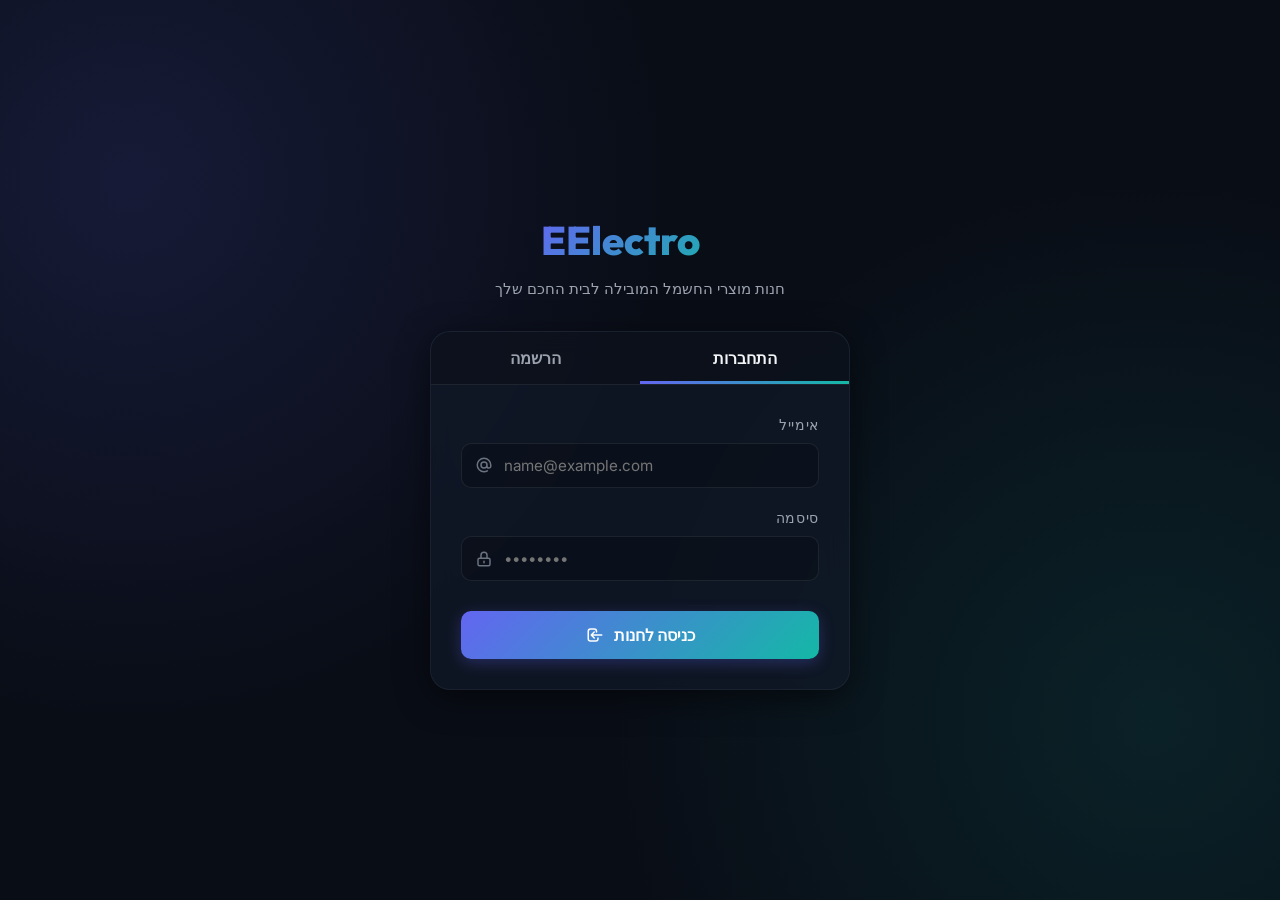
==== login.html @ f1a8bf66 "Initial commit of EElectro website" ====
<!DOCTYPE html>
<html lang="he" dir="rtl">
<head>
  <meta charset="UTF-8">
  <meta name="viewport" content="width=device-width, initial-scale=1.0">
  <title>EElectro - כניסה והרשמה</title>
  <link rel="stylesheet" href="style.css">
</head>
<body class="auth-body">

  <!-- SVG Gradients and Icons Definitions -->
  <svg style="display: none;">
    <defs>
      <linearGradient id="logo-grad" x1="0%" y1="0%" x2="100%" y2="100%">
        <stop offset="0%" stop-color="#6366f1" />
        <stop offset="100%" stop-color="#14b8a6" />
      </linearGradient>
    </defs>
  </svg>

  <div class="auth-container">
    <div class="auth-header">
      <div class="auth-logo">
        <svg viewBox="0 0 24 24">
          <path d="M13 2L3 14h9l-1 8 10-12h-9l1-8z" />
        </svg>
        <span>EElectro</span>
      </div>
      <div class="auth-subtitle">חנות מוצרי החשמל המובילה לבית החכם שלך</div>
    </div>

    <div class="auth-card">
      <div class="auth-tabs">
        <button type="button" class="auth-tab-btn active" id="tab-login" onclick="switchTab('login')">התחברות</button>
        <button type="button" class="auth-tab-btn" id="tab-register" onclick="switchTab('register')">הרשמה</button>
      </div>

      <div class="auth-form-container">
        
        <!-- Login Form -->
        <form id="login-form" class="auth-form active" onsubmit="handleLogin(event)">
          <div class="form-group">
            <label for="login-email">אימייל</label>
            <div class="input-wrapper">
              <svg fill="none" stroke="currentColor" viewBox="0 0 24 24" xmlns="http://www.w3.org/2000/svg">
                <path stroke-linecap="round" stroke-linejoin="round" stroke-width="2" d="M16 12a4 4 0 10-8 0 4 4 0 008 0zm0 0v1.5a2.5 2.5 0 005 0V12a9 9 0 10-9 9m4.5-1.206a8.959 8.959 0 01-4.5 1.207"></path>
              </svg>
              <input type="email" id="login-email" required placeholder="name@example.com" style="direction: ltr; text-align: left;">
            </div>
          </div>

          <div class="form-group">
            <label for="login-password">סיסמה</label>
            <div class="input-wrapper">
              <svg fill="none" stroke="currentColor" viewBox="0 0 24 24" xmlns="http://www.w3.org/2000/svg">
                <path stroke-linecap="round" stroke-linejoin="round" stroke-width="2" d="M12 15v2m-6 4h12a2 2 0 002-2v-6a2 2 0 00-2-2H6a2 2 0 00-2 2v6a2 2 0 002 2zm10-10V7a4 4 0 00-8 0v4h8z"></path>
              </svg>
              <input type="password" id="login-password" required placeholder="••••••••" style="direction: ltr; text-align: left;">
            </div>
          </div>

          <button type="submit" class="auth-btn">
            <span>כניסה לחנות</span>
            <svg fill="none" stroke="currentColor" viewBox="0 0 24 24" width="18" height="18">
              <path stroke-linecap="round" stroke-linejoin="round" stroke-width="2" d="M11 16l-4-4m0 0l4-4m-4 4h14m-5 4v1a3 3 0 01-3 3H6a3 3 0 01-3-3V7a3 3 0 013-3h5a3 3 0 013 3v1"></path>
            </svg>
          </button>
        </form>

        <!-- Register Form -->
        <form id="register-form" class="auth-form" onsubmit="handleRegister(event)">
          <div class="form-group">
            <label for="register-name">שם מלא</label>
            <div class="input-wrapper">
              <svg fill="none" stroke="currentColor" viewBox="0 0 24 24" xmlns="http://www.w3.org/2000/svg">
                <path stroke-linecap="round" stroke-linejoin="round" stroke-width="2" d="M16 7a4 4 0 11-8 0 4 4 0 018 0zM12 14a7 7 0 00-7 7h14a7 7 0 00-7-7z"></path>
              </svg>
              <input type="text" id="register-name" required placeholder="ישראל ישראלי">
            </div>
          </div>

          <div class="form-group">
            <label for="register-email">אימייל</label>
            <div class="input-wrapper">
              <svg fill="none" stroke="currentColor" viewBox="0 0 24 24" xmlns="http://www.w3.org/2000/svg">
                <path stroke-linecap="round" stroke-linejoin="round" stroke-width="2" d="M16 12a4 4 0 10-8 0 4 4 0 008 0zm0 0v1.5a2.5 2.5 0 005 0V12a9 9 0 10-9 9m4.5-1.206a8.959 8.959 0 01-4.5 1.207"></path>
              </svg>
              <input type="email" id="register-email" required placeholder="name@example.com" style="direction: ltr; text-align: left;">
            </div>
          </div>

          <div class="form-group">
            <label for="register-password">סיסמה</label>
            <div class="input-wrapper">
              <svg fill="none" stroke="currentColor" viewBox="0 0 24 24" xmlns="http://www.w3.org/2000/svg">
                <path stroke-linecap="round" stroke-linejoin="round" stroke-width="2" d="M12 15v2m-6 4h12a2 2 0 002-2v-6a2 2 0 00-2-2H6a2 2 0 00-2 2v6a2 2 0 002 2zm10-10V7a4 4 0 00-8 0v4h8z"></path>
              </svg>
              <input type="password" id="register-password" required placeholder="מינימום 6 תווים" minlength="6" style="direction: ltr; text-align: left;">
            </div>
          </div>

          <button type="submit" class="auth-btn">
            <span>הרשמה לחנות</span>
            <svg fill="none" stroke="currentColor" viewBox="0 0 24 24" width="18" height="18">
              <path stroke-linecap="round" stroke-linejoin="round" stroke-width="2" d="M18 9v3m0 0v3m0-3h3m-3 0h-3m-2-5a4 4 0 11-8 0 4 4 0 018 0zM3 20a6 6 0 0112 0v1H3v-1z"></path>
            </svg>
          </button>
        </form>

      </div>
    </div>
  </div>

  <!-- Toast Notification Container -->
  <div id="toast-container" class="toast-container"></div>

  <script src="login.js"></script>
</body>
</html>
---- style.css ----
@import url('https://fonts.googleapis.com/css2?family=Inter:wght@300;400;500;600;700&family=Outfit:wght@300;400;500;600;700;800&display=swap');

:root {
  /* Color Palette */
  --bg-primary: #090d16;
  --bg-secondary: #111827;
  --bg-tertiary: #1f2937;
  --accent-color: #6366f1;
  --accent-glow: rgba(99, 102, 241, 0.4);
  --teal-accent: #14b8a6;
  --teal-glow: rgba(20, 184, 166, 0.4);
  --gold-accent: #f59e0b;
  --text-primary: #f3f4f6;
  --text-secondary: #9ca3af;
  --text-muted: #6b7280;
  --border-color: rgba(255, 255, 255, 0.08);
  --border-focus: rgba(99, 102, 241, 0.5);
  
  /* Glassmorphism */
  --glass-bg: rgba(17, 24, 39, 0.75);
  --glass-border: rgba(255, 255, 255, 0.05);
  --glass-shadow: 0 8px 32px 0 rgba(0, 0, 0, 0.5);
  --backdrop-filter: blur(12px);

  /* Fonts */
  --font-display: 'Outfit', 'Segoe UI', Tahoma, Geneva, Verdana, sans-serif;
  --font-body: 'Inter', 'Segoe UI', Tahoma, Geneva, Verdana, sans-serif;

  /* Transitions */
  --transition-fast: 0.2s ease;
  --transition-normal: 0.3s ease;
  --transition-slow: 0.5s cubic-bezier(0.4, 0, 0.2, 1);
}

* {
  margin: 0;
  padding: 0;
  box-sizing: border-box;
}

body {
  background-color: var(--bg-primary);
  color: var(--text-primary);
  font-family: var(--font-body);
  overflow-x: hidden;
  min-height: 100vh;
  line-height: 1.5;
}

h1, h2, h3, h4, h5, h6 {
  font-family: var(--font-display);
  font-weight: 600;
  letter-spacing: -0.02em;
}

/* Custom Scrollbar */
::-webkit-scrollbar {
  width: 8px;
  height: 8px;
}
::-webkit-scrollbar-track {
  background: var(--bg-primary);
}
::-webkit-scrollbar-thumb {
  background: var(--bg-tertiary);
  border-radius: 4px;
}
::-webkit-scrollbar-thumb:hover {
  background: var(--accent-color);
}

/* -------------------------------------------------------------
   LOGIN PAGE STYLE
------------------------------------------------------------- */
.auth-body {
  display: flex;
  justify-content: center;
  align-items: center;
  position: relative;
  background: radial-gradient(circle at 10% 20%, rgba(99, 102, 241, 0.15) 0%, transparent 40%),
              radial-gradient(circle at 90% 80%, rgba(20, 184, 166, 0.12) 0%, transparent 40%),
              var(--bg-primary);
}

.auth-container {
  width: 100%;
  max-width: 460px;
  padding: 20px;
  z-index: 10;
}

.auth-header {
  text-align: center;
  margin-bottom: 30px;
}

.auth-logo {
  display: inline-flex;
  align-items: center;
  gap: 8px;
  font-family: var(--font-display);
  font-size: 2.5rem;
  font-weight: 800;
  background: linear-gradient(135deg, var(--accent-color), var(--teal-accent));
  -webkit-background-clip: text;
  -webkit-text-fill-color: transparent;
  margin-bottom: 8px;
}

.auth-logo svg {
  width: 32px;
  height: 32px;
  fill: url(#logo-grad);
}

.auth-subtitle {
  color: var(--text-secondary);
  font-size: 0.95rem;
}

.auth-card {
  background: var(--glass-bg);
  backdrop-filter: var(--backdrop-filter);
  -webkit-backdrop-filter: var(--backdrop-filter);
  border: 1px solid var(--glass-border);
  border-radius: 20px;
  box-shadow: var(--glass-shadow);
  overflow: hidden;
  transition: transform var(--transition-normal);
}

.auth-tabs {
  display: flex;
  border-bottom: 1px solid var(--border-color);
  background: rgba(0, 0, 0, 0.2);
}

.auth-tab-btn {
  flex: 1;
  background: none;
  border: none;
  color: var(--text-secondary);
  padding: 16px;
  font-size: 1rem;
  font-weight: 600;
  font-family: var(--font-display);
  cursor: pointer;
  transition: all var(--transition-fast);
  position: relative;
  outline: none;
}

.auth-tab-btn.active {
  color: var(--text-primary);
}

.auth-tab-btn.active::after {
  content: '';
  position: absolute;
  bottom: 0;
  left: 0;
  width: 100%;
  height: 3px;
  background: linear-gradient(90deg, var(--accent-color), var(--teal-accent));
}

.auth-tab-btn:hover:not(.active) {
  color: var(--text-primary);
  background: rgba(255, 255, 255, 0.02);
}

.auth-form-container {
  padding: 30px;
  position: relative;
}

.auth-form {
  display: none;
  flex-direction: column;
  gap: 20px;
}

.auth-form.active {
  display: flex;
  animation: fadeIn var(--transition-normal) forwards;
}

.form-group {
  display: flex;
  flex-direction: column;
  gap: 8px;
}

.form-group label {
  color: var(--text-secondary);
  font-size: 0.85rem;
  font-weight: 500;
  text-transform: uppercase;
  letter-spacing: 0.05em;
}

.input-wrapper {
  position: relative;
}

.input-wrapper svg {
  position: absolute;
  left: 14px;
  top: 50%;
  transform: translateY(-50%);
  width: 18px;
  height: 18px;
  color: var(--text-muted);
  transition: color var(--transition-fast);
}

.input-wrapper input {
  width: 100%;
  padding: 12px 14px 12px 42px;
  background: rgba(0, 0, 0, 0.2);
  border: 1px solid var(--border-color);
  border-radius: 10px;
  color: var(--text-primary);
  font-family: var(--font-body);
  font-size: 0.95rem;
  transition: all var(--transition-fast);
  outline: none;
}

.input-wrapper input:focus {
  border-color: var(--accent-color);
  box-shadow: 0 0 0 3px rgba(99, 102, 241, 0.25);
  background: rgba(0, 0, 0, 0.4);
}

.input-wrapper input:focus + svg {
  color: var(--accent-color);
}

.auth-btn {
  background: linear-gradient(135deg, var(--accent-color), var(--teal-accent));
  color: #fff;
  border: none;
  padding: 14px;
  border-radius: 10px;
  font-size: 1rem;
  font-weight: 600;
  font-family: var(--font-display);
  cursor: pointer;
  transition: all var(--transition-fast);
  display: flex;
  justify-content: center;
  align-items: center;
  gap: 10px;
  box-shadow: 0 4px 15px rgba(99, 102, 241, 0.3);
  margin-top: 10px;
}

.auth-btn:hover {
  transform: translateY(-2px);
  box-shadow: 0 6px 20px rgba(99, 102, 241, 0.4), 0 0 12px var(--teal-glow);
}

.auth-btn:active {
  transform: translateY(0);
}

/* -------------------------------------------------------------
   STORE MAIN NAVIGATION (HEADER)
------------------------------------------------------------- */
header {
  background: var(--glass-bg);
  backdrop-filter: var(--backdrop-filter);
  -webkit-backdrop-filter: var(--backdrop-filter);
  border-bottom: 1px solid var(--border-color);
  position: sticky;
  top: 0;
  z-index: 100;
}

.header-container {
  max-width: 1440px;
  margin: 0 auto;
  padding: 15px 30px;
  display: flex;
  align-items: center;
  justify-content: space-between;
  gap: 20px;
}

.logo {
  display: flex;
  align-items: center;
  gap: 8px;
  font-family: var(--font-display);
  font-size: 1.8rem;
  font-weight: 800;
  background: linear-gradient(135deg, var(--accent-color), var(--teal-accent));
  -webkit-background-clip: text;
  -webkit-text-fill-color: transparent;
  text-decoration: none;
}

.logo svg {
  width: 26px;
  height: 26px;
  fill: url(#logo-grad);
}

/* Search Bar (Amazon Style) */
.search-container {
  flex: 1;
  max-width: 650px;
  display: flex;
  position: relative;
}

.search-input {
  width: 100%;
  padding: 12px 18px;
  background: rgba(0, 0, 0, 0.3);
  border: 1px solid var(--border-color);
  border-right: none;
  border-top-left-radius: 8px;
  border-bottom-left-radius: 8px;
  color: var(--text-primary);
  font-size: 0.95rem;
  transition: all var(--transition-fast);
  outline: none;
}

.search-input:focus {
  background: rgba(0, 0, 0, 0.5);
  border-color: var(--accent-color);
  box-shadow: 0 0 0 1px var(--accent-color) inset;
}

.search-btn {
  background: linear-gradient(135deg, var(--accent-color), var(--teal-accent));
  border: none;
  border-top-right-radius: 8px;
  border-bottom-right-radius: 8px;
  padding: 0 20px;
  cursor: pointer;
  display: flex;
  align-items: center;
  justify-content: center;
  transition: opacity var(--transition-fast);
}

.search-btn:hover {
  opacity: 0.9;
}

.search-btn svg {
  width: 18px;
  height: 18px;
  color: #fff;
}

.nav-actions {
  display: flex;
  align-items: center;
  gap: 24px;
}

.user-profile {
  display: flex;
  align-items: center;
  gap: 10px;
  position: relative;
  cursor: pointer;
  padding: 6px 12px;
  border-radius: 8px;
  transition: background-color var(--transition-fast);
}

.user-profile:hover {
  background: rgba(255, 255, 255, 0.05);
}

.user-avatar {
  width: 32px;
  height: 32px;
  border-radius: 50%;
  background: linear-gradient(135deg, var(--accent-color), var(--teal-accent));
  display: flex;
  align-items: center;
  justify-content: center;
  color: #fff;
  font-weight: 700;
  font-family: var(--font-display);
}

.user-info {
  display: flex;
  flex-direction: column;
}

.user-greeting {
  font-size: 0.75rem;
  color: var(--text-muted);
}

.username {
  font-size: 0.9rem;
  font-weight: 600;
}

.signout-btn {
  background: none;
  border: none;
  color: var(--text-muted);
  cursor: pointer;
  font-size: 0.85rem;
  transition: color var(--transition-fast);
  padding: 4px 0;
  text-align: left;
}

.signout-btn:hover {
  color: #ef4444;
}

/* Cart Icon Widget */
.cart-widget {
  position: relative;
  background: rgba(255, 255, 255, 0.05);
  border: 1px solid var(--border-color);
  border-radius: 8px;
  padding: 10px;
  cursor: pointer;
  transition: all var(--transition-fast);
  display: flex;
  align-items: center;
  justify-content: center;
}

.cart-widget:hover {
  background: rgba(255, 255, 255, 0.1);
  border-color: var(--accent-color);
}

.cart-widget svg {
  width: 20px;
  height: 20px;
  color: var(--text-primary);
}

.cart-count {
  position: absolute;
  top: -8px;
  right: -8px;
  background: var(--teal-accent);
  color: #000;
  font-weight: 800;
  font-size: 0.75rem;
  width: 20px;
  height: 20px;
  border-radius: 50%;
  display: flex;
  align-items: center;
  justify-content: center;
  box-shadow: 0 0 10px var(--teal-glow);
  animation: pulseBadge 2s infinite;
}

/* -------------------------------------------------------------
   MAIN CATALOG LAYOUT
------------------------------------------------------------- */
.store-layout {
  max-width: 1440px;
  margin: 0 auto;
  padding: 30px;
  display: grid;
  grid-template-columns: 280px 1fr;
  gap: 30px;
}

@media (max-width: 992px) {
  .store-layout {
    grid-template-columns: 1fr;
  }
}

/* -------------------------------------------------------------
   SIDEBAR FILTERS
------------------------------------------------------------- */
.sidebar {
  background: var(--bg-secondary);
  border: 1px solid var(--border-color);
  border-radius: 16px;
  padding: 24px;
  height: fit-content;
  display: flex;
  flex-direction: column;
  gap: 25px;
  position: sticky;
  top: 100px;
}

.filter-section-title {
  font-size: 1.1rem;
  font-weight: 700;
  margin-bottom: 12px;
  border-bottom: 1px solid var(--border-color);
  padding-bottom: 8px;
  color: var(--text-primary);
}

/* Category Filter Buttons */
.category-filters {
  display: flex;
  flex-direction: column;
  gap: 8px;
}

.cat-filter-btn {
  background: none;
  border: none;
  color: var(--text-secondary);
  text-align: left;
  padding: 10px 14px;
  border-radius: 8px;
  font-size: 0.95rem;
  cursor: pointer;
  transition: all var(--transition-fast);
  display: flex;
  align-items: center;
  justify-content: space-between;
}

.cat-filter-btn::after {
  content: '→';
  opacity: 0;
  transform: translateX(-5px);
  transition: all var(--transition-fast);
}

.cat-filter-btn:hover, .cat-filter-btn.active {
  background: rgba(99, 102, 241, 0.1);
  color: var(--accent-color);
  font-weight: 600;
}

.cat-filter-btn.active::after, .cat-filter-btn:hover::after {
  opacity: 1;
  transform: translateX(0);
}

/* Price Range Filter */
.price-filter-wrapper {
  display: flex;
  flex-direction: column;
  gap: 12px;
}

.price-slider-container {
  display: flex;
  flex-direction: column;
  gap: 8px;
}

.price-slider {
  -webkit-appearance: none;
  width: 100%;
  height: 6px;
  border-radius: 3px;
  background: var(--bg-tertiary);
  outline: none;
}

.price-slider::-webkit-slider-thumb {
  -webkit-appearance: none;
  appearance: none;
  width: 18px;
  height: 18px;
  border-radius: 50%;
  background: var(--accent-color);
  cursor: pointer;
  box-shadow: 0 0 10px var(--accent-glow);
  transition: transform var(--transition-fast);
}

.price-slider::-webkit-slider-thumb:hover {
  transform: scale(1.2);
}

.price-values {
  display: flex;
  justify-content: space-between;
  font-size: 0.85rem;
  color: var(--text-secondary);
}

/* Rating Selector */
.rating-filters {
  display: flex;
  flex-direction: column;
  gap: 8px;
}

.rating-filter-row {
  display: flex;
  align-items: center;
  gap: 8px;
  color: var(--text-secondary);
  font-size: 0.9rem;
  cursor: pointer;
  transition: color var(--transition-fast);
}

.rating-filter-row:hover {
  color: var(--text-primary);
}

.rating-filter-row.active {
  color: var(--accent-color);
  font-weight: 600;
}

.stars {
  color: var(--gold-accent);
  display: flex;
  gap: 2px;
}

/* Reset Filter button */
.clear-filters-btn {
  background: rgba(255, 255, 255, 0.03);
  border: 1px solid var(--border-color);
  color: var(--text-secondary);
  padding: 10px;
  border-radius: 8px;
  font-size: 0.9rem;
  font-weight: 600;
  cursor: pointer;
  transition: all var(--transition-fast);
}

.clear-filters-btn:hover {
  background: rgba(239, 68, 68, 0.1);
  color: #ef4444;
  border-color: rgba(239, 68, 68, 0.2);
}

/* -------------------------------------------------------------
   HERO / MAIN CONTENT AREA
------------------------------------------------------------- */
.catalog-content {
  display: flex;
  flex-direction: column;
  gap: 30px;
}

/* Hero Banner (Special Deal) */
.hero-banner {
  background: linear-gradient(135deg, rgba(99, 102, 241, 0.2) 0%, rgba(20, 184, 166, 0.1) 100%),
              url('data:image/svg+xml;utf8,<svg xmlns="http://www.w3.org/2000/svg" width="100" height="100" viewBox="0 0 100 100"><circle cx="50" cy="50" r="1" fill="white" opacity="0.15"/></svg>'),
              var(--bg-secondary);
  border: 1px solid var(--border-color);
  border-radius: 16px;
  padding: 40px;
  display: flex;
  align-items: center;
  justify-content: space-between;
  gap: 30px;
  position: relative;
  overflow: hidden;
  box-shadow: var(--glass-shadow);
}

.hero-banner::before {
  content: '';
  position: absolute;
  top: -50%;
  right: -20%;
  width: 400px;
  height: 400px;
  background: var(--accent-glow);
  filter: blur(100px);
  border-radius: 50%;
  z-index: 1;
}

.hero-text {
  max-width: 500px;
  z-index: 2;
}

.hero-badge {
  background: rgba(20, 184, 166, 0.2);
  color: var(--teal-accent);
  padding: 6px 12px;
  border-radius: 50px;
  font-size: 0.8rem;
  font-weight: 700;
  text-transform: uppercase;
  display: inline-block;
  margin-bottom: 12px;
  border: 1px solid rgba(20, 184, 166, 0.3);
}

.hero-title {
  font-size: 2.2rem;
  font-weight: 800;
  margin-bottom: 12px;
  line-height: 1.2;
}

.hero-desc {
  color: var(--text-secondary);
  margin-bottom: 24px;
  font-size: 0.95rem;
}

.hero-btn {
  background: linear-gradient(135deg, var(--accent-color), var(--teal-accent));
  color: #fff;
  border: none;
  padding: 12px 28px;
  border-radius: 8px;
  font-weight: 600;
  cursor: pointer;
  transition: all var(--transition-fast);
  box-shadow: 0 4px 15px rgba(99, 102, 241, 0.3);
}

.hero-btn:hover {
  transform: translateY(-2px);
  box-shadow: 0 6px 20px rgba(99, 102, 241, 0.4);
}

.hero-image-wrapper {
  flex-shrink: 0;
  width: 260px;
  height: 260px;
  border-radius: 12px;
  overflow: hidden;
  z-index: 2;
  border: 1px solid var(--border-color);
  box-shadow: 0 10px 30px rgba(0, 0, 0, 0.4);
  background: rgba(0, 0, 0, 0.3);
}

.hero-img {
  width: 100%;
  height: 100%;
  object-fit: cover;
}

@media (max-width: 768px) {
  .hero-banner {
    flex-direction: column-reverse;
    padding: 30px;
    text-align: center;
  }
  .hero-image-wrapper {
    width: 180px;
    height: 180px;
  }
}

/* Catalog Controls (Sort & Title) */
.catalog-header {
  display: flex;
  justify-content: space-between;
  align-items: center;
  border-bottom: 1px solid var(--border-color);
  padding-bottom: 12px;
}

.catalog-title {
  font-size: 1.5rem;
  font-weight: 700;
}

.sort-wrapper {
  display: flex;
  align-items: center;
  gap: 10px;
}

.sort-label {
  font-size: 0.85rem;
  color: var(--text-secondary);
}

.sort-select {
  background: var(--bg-secondary);
  border: 1px solid var(--border-color);
  color: var(--text-primary);
  padding: 8px 12px;
  border-radius: 6px;
  font-size: 0.9rem;
  outline: none;
  cursor: pointer;
  transition: border-color var(--transition-fast);
}

.sort-select:focus {
  border-color: var(--accent-color);
}

/* Product Grid */
.product-grid {
  display: grid;
  grid-template-columns: repeat(auto-fill, minmax(270px, 1fr));
  gap: 24px;
}

.no-results {
  grid-column: 1 / -1;
  text-align: center;
  padding: 60px 20px;
  background: var(--bg-secondary);
  border: 1px solid var(--border-color);
  border-radius: 16px;
  color: var(--text-secondary);
}

.no-results svg {
  width: 48px;
  height: 48px;
  color: var(--text-muted);
  margin-bottom: 16px;
}

/* -------------------------------------------------------------
   PRODUCT CARD DESIGN
------------------------------------------------------------- */
.product-card {
  background: var(--bg-secondary);
  border: 1px solid var(--border-color);
  border-radius: 16px;
  overflow: hidden;
  display: flex;
  flex-direction: column;
  position: relative;
  transition: all var(--transition-normal);
  box-shadow: 0 4px 6px rgba(0, 0, 0, 0.1);
}

.product-card:hover {
  transform: translateY(-8px);
  border-color: var(--accent-color);
  box-shadow: 0 12px 30px rgba(99, 102, 241, 0.15), 0 0 1px var(--accent-color);
}

.card-badge {
  position: absolute;
  top: 14px;
  left: 14px;
  z-index: 5;
  background: var(--accent-color);
  color: #fff;
  padding: 4px 10px;
  border-radius: 6px;
  font-size: 0.75rem;
  font-weight: 700;
  text-transform: uppercase;
}

.card-badge.premium-choice {
  background: linear-gradient(135deg, #a855f7, #6366f1);
}

.card-badge.eco-friendly {
  background: #22c55e;
}

.product-image-container {
  height: 220px;
  background: rgba(0, 0, 0, 0.2);
  position: relative;
  overflow: hidden;
  cursor: pointer;
}

.product-image-container img {
  width: 100%;
  height: 100%;
  object-fit: cover;
  transition: transform var(--transition-slow);
}

.product-card:hover .product-image-container img {
  transform: scale(1.08);
}

.product-card-details {
  padding: 20px;
  display: flex;
  flex-direction: column;
  flex: 1;
}

.product-category {
  color: var(--teal-accent);
  font-size: 0.75rem;
  font-weight: 700;
  text-transform: uppercase;
  margin-bottom: 6px;
}

.product-name {
  font-size: 1.15rem;
  font-weight: 700;
  margin-bottom: 8px;
  cursor: pointer;
  transition: color var(--transition-fast);
}

.product-name:hover {
  color: var(--accent-color);
}

.rating-row {
  display: flex;
  align-items: center;
  gap: 8px;
  margin-bottom: 12px;
  font-size: 0.85rem;
}

.rating-avg {
  font-weight: 600;
  color: var(--text-primary);
}

.rating-count {
  color: var(--text-muted);
}

.product-short-desc {
  font-size: 0.88rem;
  color: var(--text-secondary);
  margin-bottom: 16px;
  display: -webkit-box;
  -webkit-line-clamp: 2;
  -webkit-box-orient: vertical;
  overflow: hidden;
  flex-grow: 1;
}

.product-card-footer {
  display: flex;
  align-items: center;
  justify-content: space-between;
  margin-top: auto;
  border-top: 1px solid var(--border-color);
  padding-top: 14px;
}

.price-block {
  display: flex;
  flex-direction: column;
}

.price {
  font-size: 1.3rem;
  font-weight: 800;
  color: var(--text-primary);
  font-family: var(--font-display);
}

.price-original {
  font-size: 0.9rem;
  text-decoration: line-through;
  color: var(--text-muted);
}

.add-cart-btn {
  background: var(--bg-tertiary);
  border: 1px solid var(--border-color);
  color: var(--text-primary);
  padding: 10px;
  border-radius: 8px;
  cursor: pointer;
  transition: all var(--transition-fast);
  display: flex;
  align-items: center;
  justify-content: center;
}

.add-cart-btn:hover {
  background: linear-gradient(135deg, var(--accent-color), var(--teal-accent));
  color: #fff;
  border-color: transparent;
  transform: scale(1.05);
}

.add-cart-btn svg {
  width: 18px;
  height: 18px;
}

/* -------------------------------------------------------------
   SLIDE OUT CART DRAWER
------------------------------------------------------------- */
.cart-overlay {
  position: fixed;
  top: 0;
  left: 0;
  width: 100vw;
  height: 100vh;
  background: rgba(0, 0, 0, 0.6);
  backdrop-filter: blur(4px);
  z-index: 150;
  opacity: 0;
  pointer-events: none;
  transition: opacity var(--transition-normal);
}

.cart-overlay.active {
  opacity: 1;
  pointer-events: auto;
}

.cart-drawer {
  position: fixed;
  top: 0;
  right: -420px;
  width: 100%;
  max-width: 420px;
  height: 100vh;
  background: var(--bg-secondary);
  border-left: 1px solid var(--border-color);
  z-index: 160;
  box-shadow: -10px 0 30px rgba(0, 0, 0, 0.5);
  display: flex;
  flex-direction: column;
  transition: right var(--transition-slow);
}

.cart-drawer.active {
  right: 0;
}

.cart-header {
  padding: 24px;
  border-bottom: 1px solid var(--border-color);
  display: flex;
  align-items: center;
  justify-content: space-between;
}

.cart-title {
  font-size: 1.3rem;
  font-weight: 700;
  display: flex;
  align-items: center;
  gap: 10px;
}

.cart-close-btn {
  background: none;
  border: none;
  color: var(--text-secondary);
  cursor: pointer;
  padding: 6px;
  display: flex;
  align-items: center;
  justify-content: center;
  transition: color var(--transition-fast);
}

.cart-close-btn:hover {
  color: var(--text-primary);
}

.cart-items-container {
  flex: 1;
  overflow-y: auto;
  padding: 20px;
  display: flex;
  flex-direction: column;
  gap: 16px;
}

.empty-cart-view {
  display: flex;
  flex-direction: column;
  align-items: center;
  justify-content: center;
  height: 100%;
  color: var(--text-muted);
  gap: 16px;
}

.empty-cart-view svg {
  width: 48px;
  height: 48px;
}

/* Cart Item Card */
.cart-item {
  display: flex;
  gap: 14px;
  padding-bottom: 16px;
  border-bottom: 1px solid var(--border-color);
}

.cart-item-img {
  width: 70px;
  height: 70px;
  border-radius: 8px;
  object-fit: cover;
  border: 1px solid var(--border-color);
}

.cart-item-info {
  flex: 1;
  display: flex;
  flex-direction: column;
  justify-content: space-between;
}

.cart-item-name {
  font-size: 0.95rem;
  font-weight: 600;
  color: var(--text-primary);
  display: -webkit-box;
  -webkit-line-clamp: 1;
  -webkit-box-orient: vertical;
  overflow: hidden;
}

.cart-item-price {
  font-size: 0.95rem;
  font-weight: 700;
  color: var(--text-primary);
  font-family: var(--font-display);
}

.cart-item-controls {
  display: flex;
  align-items: center;
  justify-content: space-between;
  margin-top: 8px;
}

.qty-counter {
  display: flex;
  align-items: center;
  border: 1px solid var(--border-color);
  border-radius: 6px;
  background: var(--bg-primary);
}

.qty-btn {
  background: none;
  border: none;
  color: var(--text-secondary);
  width: 28px;
  height: 28px;
  cursor: pointer;
  display: flex;
  align-items: center;
  justify-content: center;
  transition: color var(--transition-fast);
}

.qty-btn:hover {
  color: var(--text-primary);
}

.qty-val {
  font-size: 0.88rem;
  font-weight: 600;
  width: 28px;
  text-align: center;
}

.cart-item-remove {
  background: none;
  border: none;
  color: var(--text-muted);
  cursor: pointer;
  display: flex;
  align-items: center;
  justify-content: center;
  padding: 4px;
  transition: color var(--transition-fast);
}

.cart-item-remove:hover {
  color: #ef4444;
}

.cart-item-remove svg {
  width: 16px;
  height: 16px;
}

/* Cart Footer & Checkout */
.cart-footer {
  padding: 24px;
  border-top: 1px solid var(--border-color);
  background: var(--bg-primary);
}

.promo-container {
  display: flex;
  gap: 10px;
  margin-bottom: 16px;
}

.promo-input {
  flex: 1;
  background: var(--bg-secondary);
  border: 1px solid var(--border-color);
  padding: 10px 14px;
  border-radius: 6px;
  color: var(--text-primary);
  font-size: 0.88rem;
  outline: none;
}

.promo-input:focus {
  border-color: var(--accent-color);
}

.promo-apply-btn {
  background: var(--bg-tertiary);
  border: 1px solid var(--border-color);
  color: var(--text-primary);
  padding: 0 16px;
  border-radius: 6px;
  font-size: 0.88rem;
  font-weight: 600;
  cursor: pointer;
  transition: all var(--transition-fast);
}

.promo-apply-btn:hover {
  background: var(--accent-color);
  border-color: transparent;
  color: #fff;
}

.cart-summary-row {
  display: flex;
  justify-content: space-between;
  font-size: 0.9rem;
  color: var(--text-secondary);
  margin-bottom: 8px;
}

.cart-summary-row.discount {
  color: var(--teal-accent);
}

.cart-total-row {
  display: flex;
  justify-content: space-between;
  font-size: 1.15rem;
  font-weight: 700;
  margin-top: 12px;
  padding-top: 12px;
  border-top: 1px dashed var(--border-color);
  color: var(--text-primary);
}

.checkout-btn {
  width: 100%;
  background: linear-gradient(135deg, var(--accent-color), var(--teal-accent));
  color: #fff;
  border: none;
  padding: 14px;
  border-radius: 8px;
  font-size: 1rem;
  font-weight: 700;
  font-family: var(--font-display);
  cursor: pointer;
  transition: all var(--transition-fast);
  margin-top: 16px;
  box-shadow: 0 4px 15px rgba(99, 102, 241, 0.3);
}

.checkout-btn:hover {
  transform: translateY(-2px);
  box-shadow: 0 6px 20px rgba(99, 102, 241, 0.4);
}

/* -------------------------------------------------------------
   MODAL DIALOG BASE
------------------------------------------------------------- */
.modal-overlay {
  position: fixed;
  top: 0;
  left: 0;
  width: 100vw;
  height: 100vh;
  background: rgba(0, 0, 0, 0.7);
  backdrop-filter: blur(5px);
  z-index: 200;
  display: none;
  align-items: center;
  justify-content: center;
  padding: 20px;
}

.modal-overlay.active {
  display: flex;
  animation: fadeIn var(--transition-fast) forwards;
}

.modal-wrapper {
  background: var(--bg-secondary);
  border: 1px solid var(--border-color);
  border-radius: 20px;
  width: 100%;
  max-width: 800px;
  max-height: 90vh;
  overflow-y: auto;
  box-shadow: var(--glass-shadow);
  position: relative;
  animation: scaleUp var(--transition-normal) forwards;
}

.modal-close-btn {
  position: absolute;
  top: 20px;
  right: 20px;
  background: rgba(255, 255, 255, 0.05);
  border: 1px solid var(--border-color);
  color: var(--text-secondary);
  width: 32px;
  height: 32px;
  border-radius: 50%;
  cursor: pointer;
  display: flex;
  align-items: center;
  justify-content: center;
  transition: all var(--transition-fast);
  z-index: 10;
}

.modal-close-btn:hover {
  background: rgba(255, 255, 255, 0.1);
  color: var(--text-primary);
  transform: scale(1.05);
}

/* -------------------------------------------------------------
   PRODUCT DETAIL MODAL
------------------------------------------------------------- */
.detail-layout {
  display: grid;
  grid-template-columns: 1fr 1fr;
  gap: 30px;
  padding: 30px;
}

@media (max-width: 768px) {
  .detail-layout {
    grid-template-columns: 1fr;
  }
}

.detail-gallery {
  display: flex;
  flex-direction: column;
  gap: 16px;
}

.detail-main-img {
  width: 100%;
  aspect-ratio: 1;
  border-radius: 12px;
  object-fit: cover;
  background: rgba(0, 0, 0, 0.2);
  border: 1px solid var(--border-color);
}

.detail-info {
  display: flex;
  flex-direction: column;
  gap: 16px;
}

.detail-badge {
  align-self: flex-start;
}

.detail-name {
  font-size: 2rem;
  font-weight: 800;
  line-height: 1.15;
}

.detail-tagline {
  font-size: 1rem;
  color: var(--teal-accent);
  font-weight: 500;
}

.detail-price-row {
  display: flex;
  align-items: center;
  gap: 16px;
  margin: 8px 0;
}

.detail-price {
  font-size: 2rem;
  font-weight: 800;
  color: var(--text-primary);
  font-family: var(--font-display);
}

.detail-desc {
  color: var(--text-secondary);
  font-size: 0.95rem;
}

/* Detail Specs */
.detail-specs-list {
  display: flex;
  flex-direction: column;
  gap: 8px;
  padding-left: 20px;
}

.detail-specs-list li {
  font-size: 0.9rem;
  color: var(--text-secondary);
}

.detail-actions {
  display: flex;
  gap: 16px;
  margin-top: 10px;
}

.detail-add-btn {
  flex: 1;
  background: linear-gradient(135deg, var(--accent-color), var(--teal-accent));
  color: #fff;
  border: none;
  padding: 14px 24px;
  border-radius: 10px;
  font-weight: 700;
  font-size: 1rem;
  cursor: pointer;
  transition: all var(--transition-fast);
  display: flex;
  align-items: center;
  justify-content: center;
  gap: 10px;
}

.detail-add-btn:hover {
  transform: translateY(-2px);
  box-shadow: 0 6px 20px rgba(99, 102, 241, 0.4);
}

/* Reviews Section */
.reviews-section {
  grid-column: 1 / -1;
  border-top: 1px solid var(--border-color);
  padding-top: 30px;
  margin-top: 20px;
}

.reviews-title {
  font-size: 1.3rem;
  font-weight: 700;
  margin-bottom: 20px;
}

.reviews-grid {
  display: grid;
  grid-template-columns: 1fr 1fr;
  gap: 20px;
}

@media (max-width: 768px) {
  .reviews-grid {
    grid-template-columns: 1fr;
  }
}

.review-card {
  background: var(--bg-primary);
  border: 1px solid var(--border-color);
  padding: 20px;
  border-radius: 12px;
}

.review-header {
  display: flex;
  justify-content: space-between;
  align-items: center;
  margin-bottom: 10px;
}

.review-user {
  font-weight: 600;
  font-size: 0.95rem;
}

.review-date {
  font-size: 0.8rem;
  color: var(--text-muted);
}

.review-text {
  font-size: 0.9rem;
  color: var(--text-secondary);
  margin-top: 8px;
}

/* Add Review Form */
.add-review-form {
  background: var(--bg-primary);
  border: 1px solid var(--border-color);
  border-radius: 12px;
  padding: 20px;
  margin-bottom: 24px;
  display: flex;
  flex-direction: column;
  gap: 16px;
}

.add-review-title {
  font-size: 1rem;
  font-weight: 700;
}

.star-rating-input {
  display: flex;
  gap: 8px;
}

.star-input-btn {
  background: none;
  border: none;
  font-size: 1.5rem;
  color: var(--text-muted);
  cursor: pointer;
  transition: color var(--transition-fast);
}

.star-input-btn:hover, .star-input-btn.active {
  color: var(--gold-accent);
}

.review-textarea {
  width: 100%;
  background: rgba(0, 0, 0, 0.2);
  border: 1px solid var(--border-color);
  border-radius: 8px;
  color: var(--text-primary);
  padding: 12px;
  min-height: 80px;
  resize: vertical;
  outline: none;
}

.review-textarea:focus {
  border-color: var(--accent-color);
}

.submit-review-btn {
  align-self: flex-end;
  background: var(--bg-tertiary);
  border: 1px solid var(--border-color);
  color: var(--text-primary);
  padding: 8px 18px;
  border-radius: 6px;
  font-size: 0.9rem;
  font-weight: 600;
  cursor: pointer;
  transition: all var(--transition-fast);
}

.submit-review-btn:hover {
  background: var(--accent-color);
  border-color: transparent;
  color: #fff;
}

/* -------------------------------------------------------------
   CHECKOUT WIZARD MODAL
------------------------------------------------------------- */
.checkout-wrapper {
  max-width: 550px;
}

.checkout-steps {
  padding: 30px;
}

.checkout-header {
  border-bottom: 1px solid var(--border-color);
  padding-bottom: 16px;
  margin-bottom: 24px;
}

.checkout-step-indicator {
  display: flex;
  justify-content: space-between;
  margin-top: 12px;
  position: relative;
}

.checkout-step-indicator::before {
  content: '';
  position: absolute;
  top: 50%;
  left: 0;
  width: 100%;
  height: 2px;
  background: var(--border-color);
  z-index: 1;
  transform: translateY(-50%);
}

.step-node {
  width: 32px;
  height: 32px;
  border-radius: 50%;
  background: var(--bg-tertiary);
  border: 2px solid var(--border-color);
  display: flex;
  align-items: center;
  justify-content: center;
  font-size: 0.85rem;
  font-weight: 700;
  color: var(--text-muted);
  z-index: 2;
  transition: all var(--transition-fast);
}

.step-node.active {
  background: var(--bg-secondary);
  border-color: var(--accent-color);
  color: var(--accent-color);
  box-shadow: 0 0 10px var(--accent-glow);
}

.step-node.completed {
  background: var(--teal-accent);
  border-color: var(--teal-accent);
  color: #000;
}

.checkout-step-content {
  display: none;
}

.checkout-step-content.active {
  display: flex;
  flex-direction: column;
  gap: 20px;
  animation: fadeIn var(--transition-normal) forwards;
}

.checkout-buttons-row {
  display: flex;
  justify-content: space-between;
  margin-top: 30px;
  border-top: 1px solid var(--border-color);
  padding-top: 20px;
}

.checkout-prev-btn {
  background: none;
  border: 1px solid var(--border-color);
  color: var(--text-secondary);
  padding: 10px 20px;
  border-radius: 8px;
  cursor: pointer;
  transition: all var(--transition-fast);
}

.checkout-prev-btn:hover {
  background: rgba(255, 255, 255, 0.05);
  color: var(--text-primary);
}

.checkout-next-btn {
  background: linear-gradient(135deg, var(--accent-color), var(--teal-accent));
  color: #fff;
  border: none;
  padding: 10px 24px;
  border-radius: 8px;
  font-weight: 600;
  cursor: pointer;
  transition: all var(--transition-fast);
}

.checkout-next-btn:hover {
  opacity: 0.9;
}

/* Success Receipt screen */
.receipt-card {
  background: var(--bg-primary);
  border: 1px solid var(--border-color);
  border-radius: 12px;
  padding: 24px;
  display: flex;
  flex-direction: column;
  gap: 16px;
}

.receipt-success-icon {
  width: 56px;
  height: 56px;
  border-radius: 50%;
  background: rgba(20, 184, 166, 0.15);
  border: 2px solid var(--teal-accent);
  display: flex;
  align-items: center;
  justify-content: center;
  color: var(--teal-accent);
  align-self: center;
  margin-bottom: 8px;
  animation: scaleBounce 0.5s ease forwards;
}

.receipt-success-icon svg {
  width: 28px;
  height: 28px;
}

.receipt-title {
  text-align: center;
  font-size: 1.4rem;
  font-weight: 700;
}

.receipt-number {
  text-align: center;
  font-size: 0.85rem;
  color: var(--text-muted);
  font-family: monospace;
}

.receipt-items {
  border-top: 1px dashed var(--border-color);
  border-bottom: 1px dashed var(--border-color);
  padding: 16px 0;
  display: flex;
  flex-direction: column;
  gap: 10px;
}

.receipt-item-row {
  display: flex;
  justify-content: space-between;
  font-size: 0.9rem;
}

.receipt-total-row {
  display: flex;
  justify-content: space-between;
  font-size: 1.1rem;
  font-weight: 700;
}

/* -------------------------------------------------------------
   TOAST NOTIFICATION SYSTEM
------------------------------------------------------------- */
.toast-container {
  position: fixed;
  bottom: 24px;
  right: 24px;
  z-index: 300;
  display: flex;
  flex-direction: column;
  gap: 10px;
}

.toast {
  background: var(--glass-bg);
  backdrop-filter: var(--backdrop-filter);
  border: 1px solid var(--glass-border);
  box-shadow: var(--glass-shadow);
  padding: 14px 20px;
  border-radius: 8px;
  color: var(--text-primary);
  display: flex;
  align-items: center;
  gap: 12px;
  animation: slideInLeft 0.3s cubic-bezier(0.4, 0, 0.2, 1) forwards;
  min-width: 280px;
}

.toast.success {
  border-left: 4px solid var(--teal-accent);
}

.toast.error {
  border-left: 4px solid #ef4444;
}

.toast svg {
  width: 18px;
  height: 18px;
  flex-shrink: 0;
}

.toast.success svg {
  color: var(--teal-accent);
}

.toast.error svg {
  color: #ef4444;
}

/* -------------------------------------------------------------
   KEYFRAMES AND ANIMATIONS
------------------------------------------------------------- */
@keyframes fadeIn {
  from { opacity: 0; }
  to { opacity: 1; }
}

@keyframes scaleUp {
  from { opacity: 0; transform: scale(0.95); }
  to { opacity: 1; transform: scale(1); }
}

@keyframes slideInLeft {
  from { transform: translateX(100px); opacity: 0; }
  to { transform: translateX(0); opacity: 1; }
}

@keyframes pulseBadge {
  0% { box-shadow: 0 0 0 0 rgba(20, 184, 166, 0.7); }
  70% { box-shadow: 0 0 0 6px rgba(20, 184, 166, 0); }
  100% { box-shadow: 0 0 0 0 rgba(20, 184, 166, 0); }
}

@keyframes scaleBounce {
  0% { transform: scale(0.3); opacity: 0; }
  50% { transform: scale(1.1); }
  70% { transform: scale(0.9); }
  100% { transform: scale(1); opacity: 1; }
}
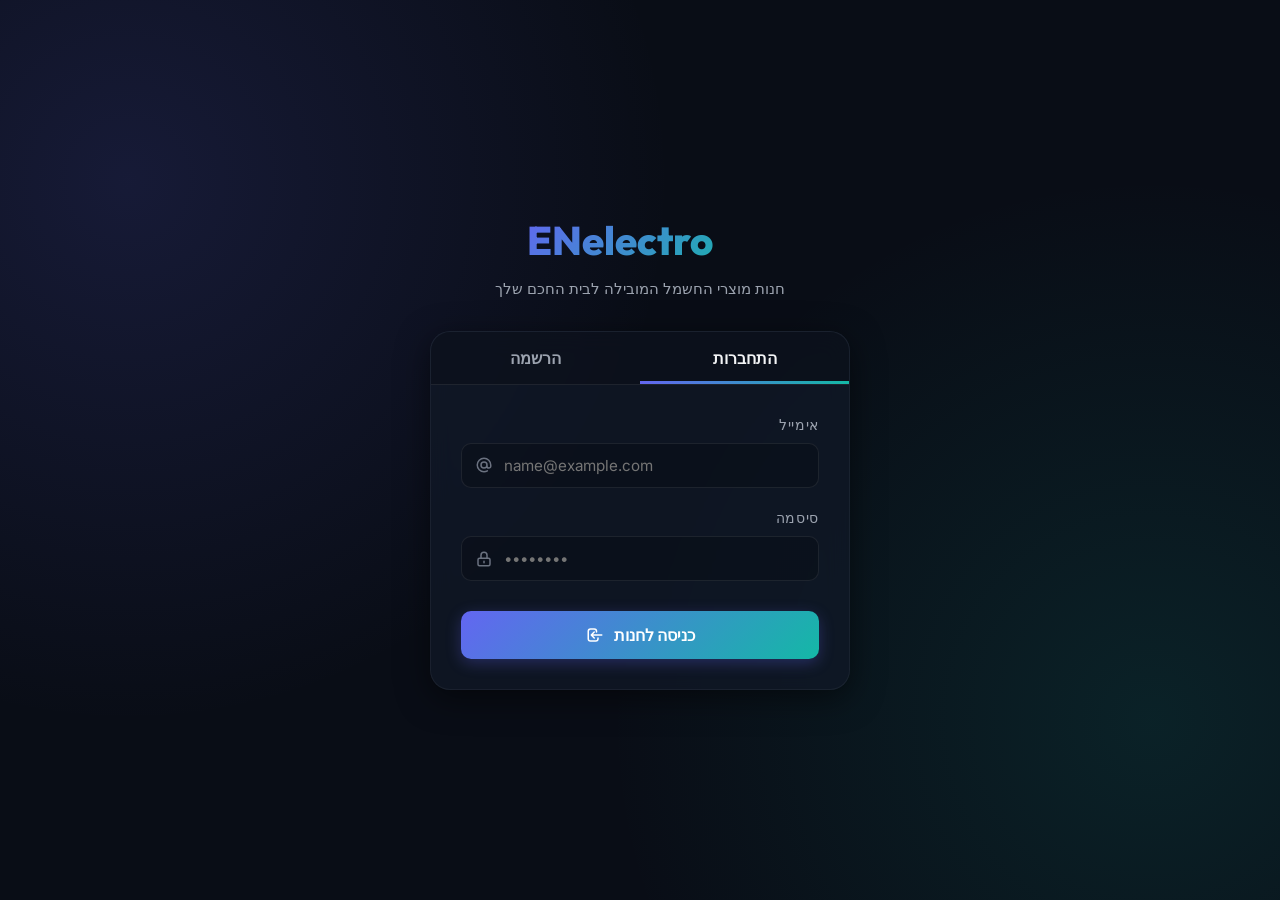
==== commit af64277d: "Fix store name from EElectro to ENelectro" ====
--- a/login.html
+++ b/login.html
@@ -3,7 +3,7 @@
 <head>
   <meta charset="UTF-8">
   <meta name="viewport" content="width=device-width, initial-scale=1.0">
-  <title>EElectro - כניסה והרשמה</title>
+  <title>ENelectro - כניסה והרשמה</title>
   <link rel="stylesheet" href="style.css">
 </head>
 <body class="auth-body">
@@ -24,7 +24,7 @@
         <svg viewBox="0 0 24 24">
           <path d="M13 2L3 14h9l-1 8 10-12h-9l1-8z" />
         </svg>
-        <span>EElectro</span>
+        <span>ENelectro</span>
       </div>
       <div class="auth-subtitle">חנות מוצרי החשמל המובילה לבית החכם שלך</div>
     </div>
